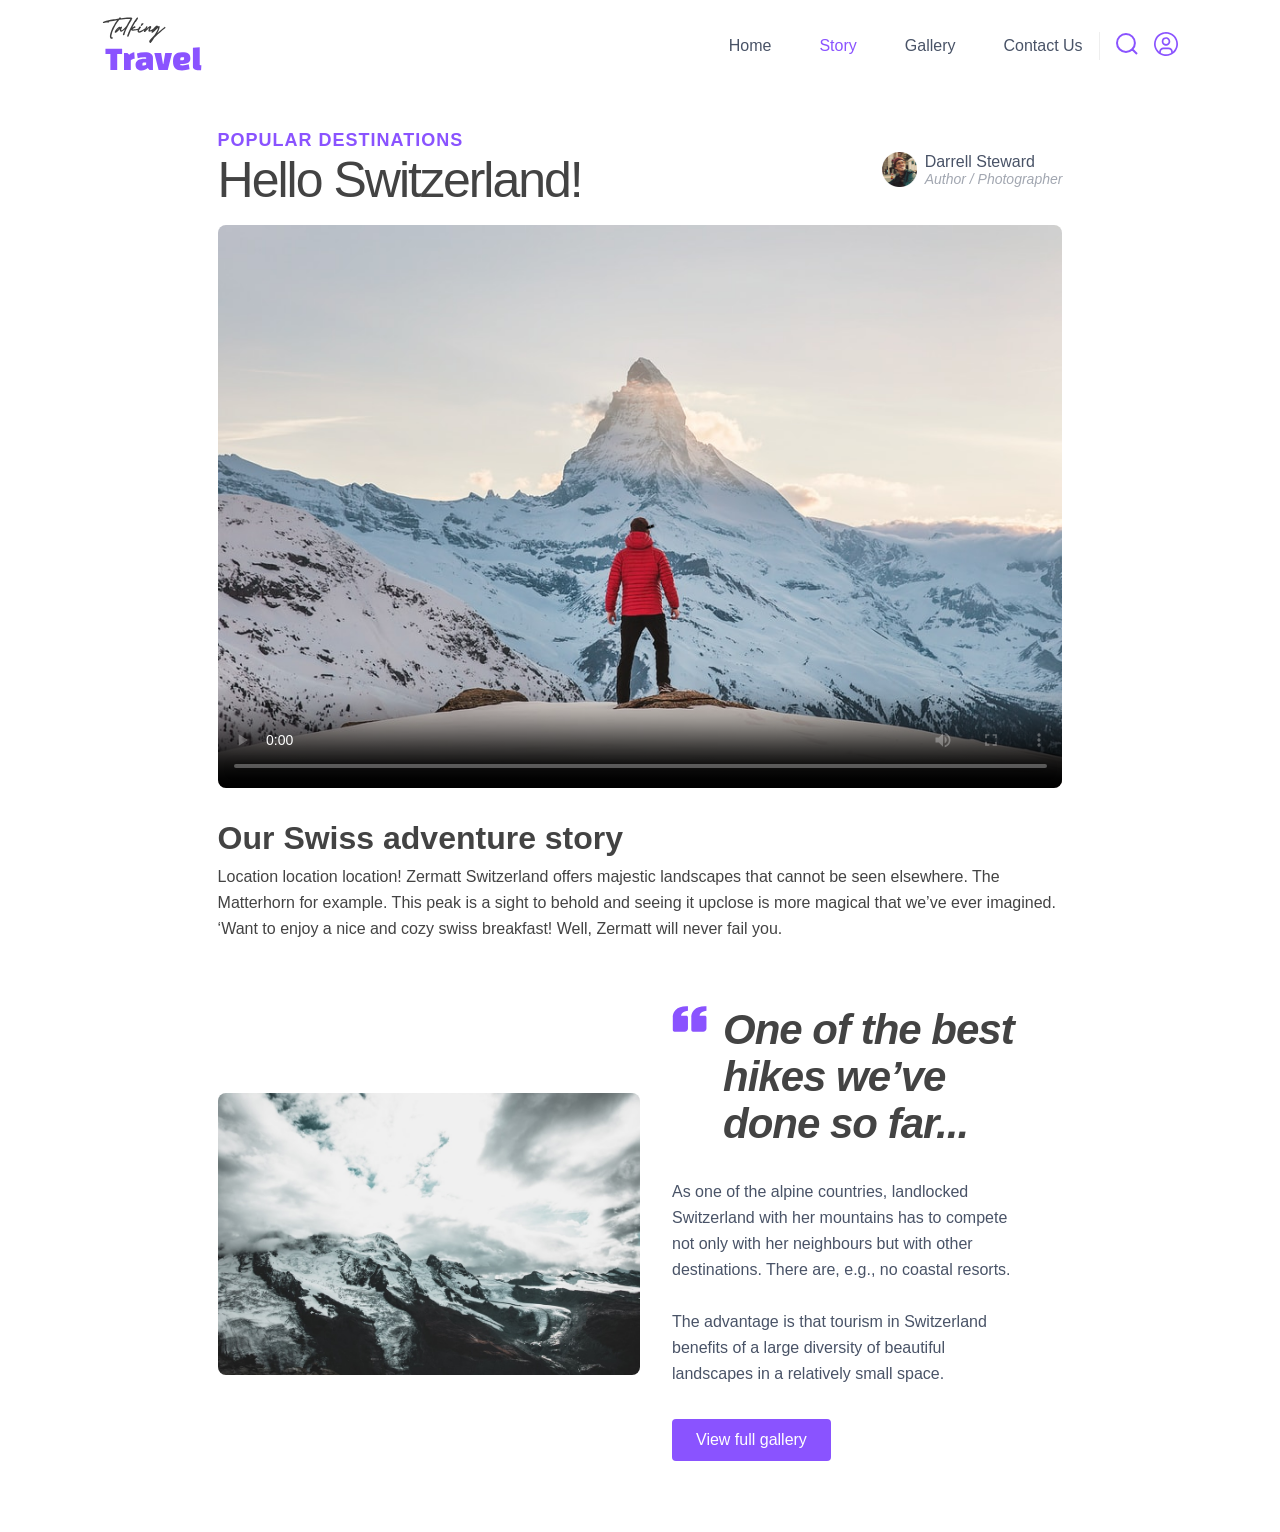
==== src/blog.html @ dcea128d "Add callout section on blog page" ====
<!DOCTYPE html>
<html lang="en">
<head>
    <meta charset="UTF-8">
    <title>Blog article page</title>
    <link rel="stylesheet" href="css/reset.css">
    <link rel="stylesheet" href="css/base.css">
    <link rel="stylesheet" href="css/header.css">
    <link rel="stylesheet" href="css/blog/hero.css">
    <link rel="stylesheet" href="css/blog/article.css">
    <link rel="stylesheet" href="css/blog/clincher.css">
    <link rel="stylesheet" href="css/blog/callout.css">
    <link rel="stylesheet" href="css/buttons.css">
</head>
<body>
<header>
    <a href="index.html">
        <img src="assets/svg/header-logo.svg" alt="Logo" width="100" height="64">
    </a>
    <nav class="nav">
        <div class="nav__links">
            <a href="index.html">Home</a>
            <a href="blog.html" class="nav__links--active">Story</a>
            <a>Gallery</a>
            <a>Contact Us</a>
        </div>
        <div class="nav__icons">
            <a>
                <img src="assets/svg/header-search-icon.svg" alt="Search" width="22" height="22">
            </a>
            <a>
                <img src="assets/svg/header-profile-icon.svg" alt="Profile" width="24" height="24">
            </a>
        </div>
    </nav>
</header>
<main>
    <div class="article">
        <section class="hero">
            <div class="hero__container">
                <div class="hero__header">
                    <div class="hero__header-text">
                        <h3 class="hero__category">POPULAR DESTINATIONS</h3>
                        <h2 class="hero__title">Hello Switzerland!</h2>
                    </div>
                    <div class="hero__author">
                        <img src="assets/img/avatar-image.png" alt="Author" width="35" height="35">
                        <div class="hero__author-text">
                            <p>Darrell Steward</p>
                            <p class="hero__author-job-title">Author / Photographer</p>
                        </div>
                    </div>
                </div>
                <video class="hero__video" controls poster="assets/img/featured-image.jpg">
                    <source src="assets/vid/killing-monsters-video.mp4" type="video/mp4">
                </video>
            </div>
        </section>
        <section class="clincher">
            <h1 class="clincher__title">Our Swiss adventure story</h1>
            <p class="clincher__text">Location location location! Zermatt Switzerland offers majestic landscapes that
                cannot be seen elsewhere.
                The Matterhorn for example. This peak is a sight to behold and seeing it upclose is more magical that
                we’ve ever imagined. ‘Want to enjoy a nice and cozy swiss breakfast! Well, Zermatt will never fail
                you.</p>
        </section>
        <section class="callout">
            <div class="callout__images">
                <img class="callout__image" src="assets/img/callout-swiss-winter-image.jpg"
                     alt="Callout Swiss Winter Image">
                <div class="callout__images-column">
                    <img class="callout__image" src="assets/img/callout-switzerland-mountains-image.jpg"
                         alt="Callout Switzerland Mountains Image">
                    <img class="callout__image" src="assets/img/callout-switzerland-sunset-image.jpg"
                         alt="Callout Switzerland Sunset Image">
                </div>
            </div>
            <div class="callout__copywriting">
                <div class="callout__copywriting-title">
                    <img class="callout__copywriting-quotation-mark-icon" src="assets/svg/quotation-mark-icon.svg" alt="Quotation Mark">
                    <h1 class="callout__copywriting-title-text">One of the best hikes we’ve done so far...</h1>
                </div>
                <p class="callout__copywriting-text">
                    As one of the alpine countries, landlocked Switzerland with her mountains has to compete not only
                    with her neighbours but with other destinations. There are, e.g., no coastal resorts.
                    <br><br>
                    The advantage is that tourism in Switzerland benefits of a large diversity of beautiful landscapes
                    in a relatively small space.
                </p>
                <button class="hero__cta-button">View full gallery</button>
            </div>
        </section>
    </div>
</main>
</body>
</html>
---- src/css/base.css ----
body {
    font-family: Roboto, sans-serif;
    font-size: 1rem;
    color: #495367;
}
---- src/css/header.css ----
header {
    display: flex;
    justify-content: space-between;
    align-items: center;
    margin: 0.75rem 8%;
}

nav {
    display: flex;
    justify-content: space-between;
    align-items: center;
    gap: 1rem;
}

.nav__links {
    display: flex;
    align-items: center;
    gap: 3rem;
}

.nav__icons {
    display: flex;
    align-items: center;
    gap: 1rem;
    border-left: 1px solid #EEEEEE;
    padding-left: 1rem;
}

.nav__links--active {
    color: #8A53FF;
}
---- src/css/blog/hero.css ----
.hero {
    display: flex;
    align-items: center;
}

.hero__container {
    display: flex;
    flex-direction: column;
    width: 100%;
    gap: 1rem;
}

.hero__header {
    display: flex;
    justify-content: space-between;
    align-items: center;
}

.hero__header-text {
    display: flex;
    flex-direction: column;
}

.hero__category {
    font-size: 1.125rem;
    font-weight: 700;
    letter-spacing: 1px;
    color: #8A53FF;
}

.hero__title {
    font-family: "Changa One", sans-serif;
    font-size: 3.125rem;
    color: #434343;
    font-weight: 400;
    letter-spacing: -2px;
}

.hero__author {
    display: flex;
    align-items: center;
    gap: 0.5rem;
}

.hero__author-text {
    display: flex;
    flex-direction: column;
}

.hero__author-job-title {
    font-size: 0.875rem;
    font-style: italic;
    color: #A2A7B1;
}

.hero__video {
    border-radius: 8px;
}
---- src/css/blog/article.css ----
.article {
    display: flex;
    flex-direction: column;
    padding: 3% 17%;
    gap: 2rem;
}
---- src/css/blog/clincher.css ----
.clincher {
    display: flex;
    flex-direction: column;
    gap: 0.5rem;
}

.clincher__title {
    font-family: Changa One, sans-serif;
    font-size: 2rem;
    line-height: 36px;
    color: #434343;

}

.clincher__text {
    line-height: 26px;
    color: #434343;
}
---- src/css/blog/callout.css ----
.callout {
    display: flex;
    align-items: center;
}

.callout__images {
    width: 50%;
    display: flex;
    gap: 1rem;
}

.callout__images-column {
    display: flex;
    flex-direction: column;
    gap: 1rem;
}

.callout__image {
    width: 100%;
    height: auto;
    display: block;
    border-radius: 8px;
}

.callout__copywriting {
    width: 50%;
    display: flex;
    flex-direction: column;
    align-items: flex-start;
    padding: 2rem 2rem;
    gap: 2rem;
}

.callout__copywriting-title {
    display: flex;
    gap: 1rem;
}

.callout__copywriting-title-text {
    font-family: Changa One, sans-serif;
    font-style: Italic;
    font-size: 2.625rem;
    line-height: 47px;
    letter-spacing: -1px;
    color: #434343;
}

.callout__copywriting-quotation-mark-icon {
    width: 35px;
    height: 26px;
}

.callout__copywriting-text {
    line-height: 26px;
}
---- src/css/buttons.css ----
.hero__cta {
    display: flex;
    justify-content: flex-start;
    align-items: center;
    gap: 1.25rem;
}

.hero__cta-button {
    color: #FFFFFF;
    background-color: #8A53FF;
    padding: 0.75em 1.5em;
    border-radius: 0.25em;
    border: none;
}

.hero__cta-icon-button {
    display: flex;
    align-items: center;
    gap: 0.5rem;
}

.featured__cta-button {
    display: flex;
    align-items: center;
    gap: 2%;
    padding-top: 4%;
}

.share-form button {
    width: 40%;
    color: #FFFFFF;
    background-color: #8A53FF;
    padding: 1em 1.25em;
    border-radius: 0.25em;
    border: none;
}
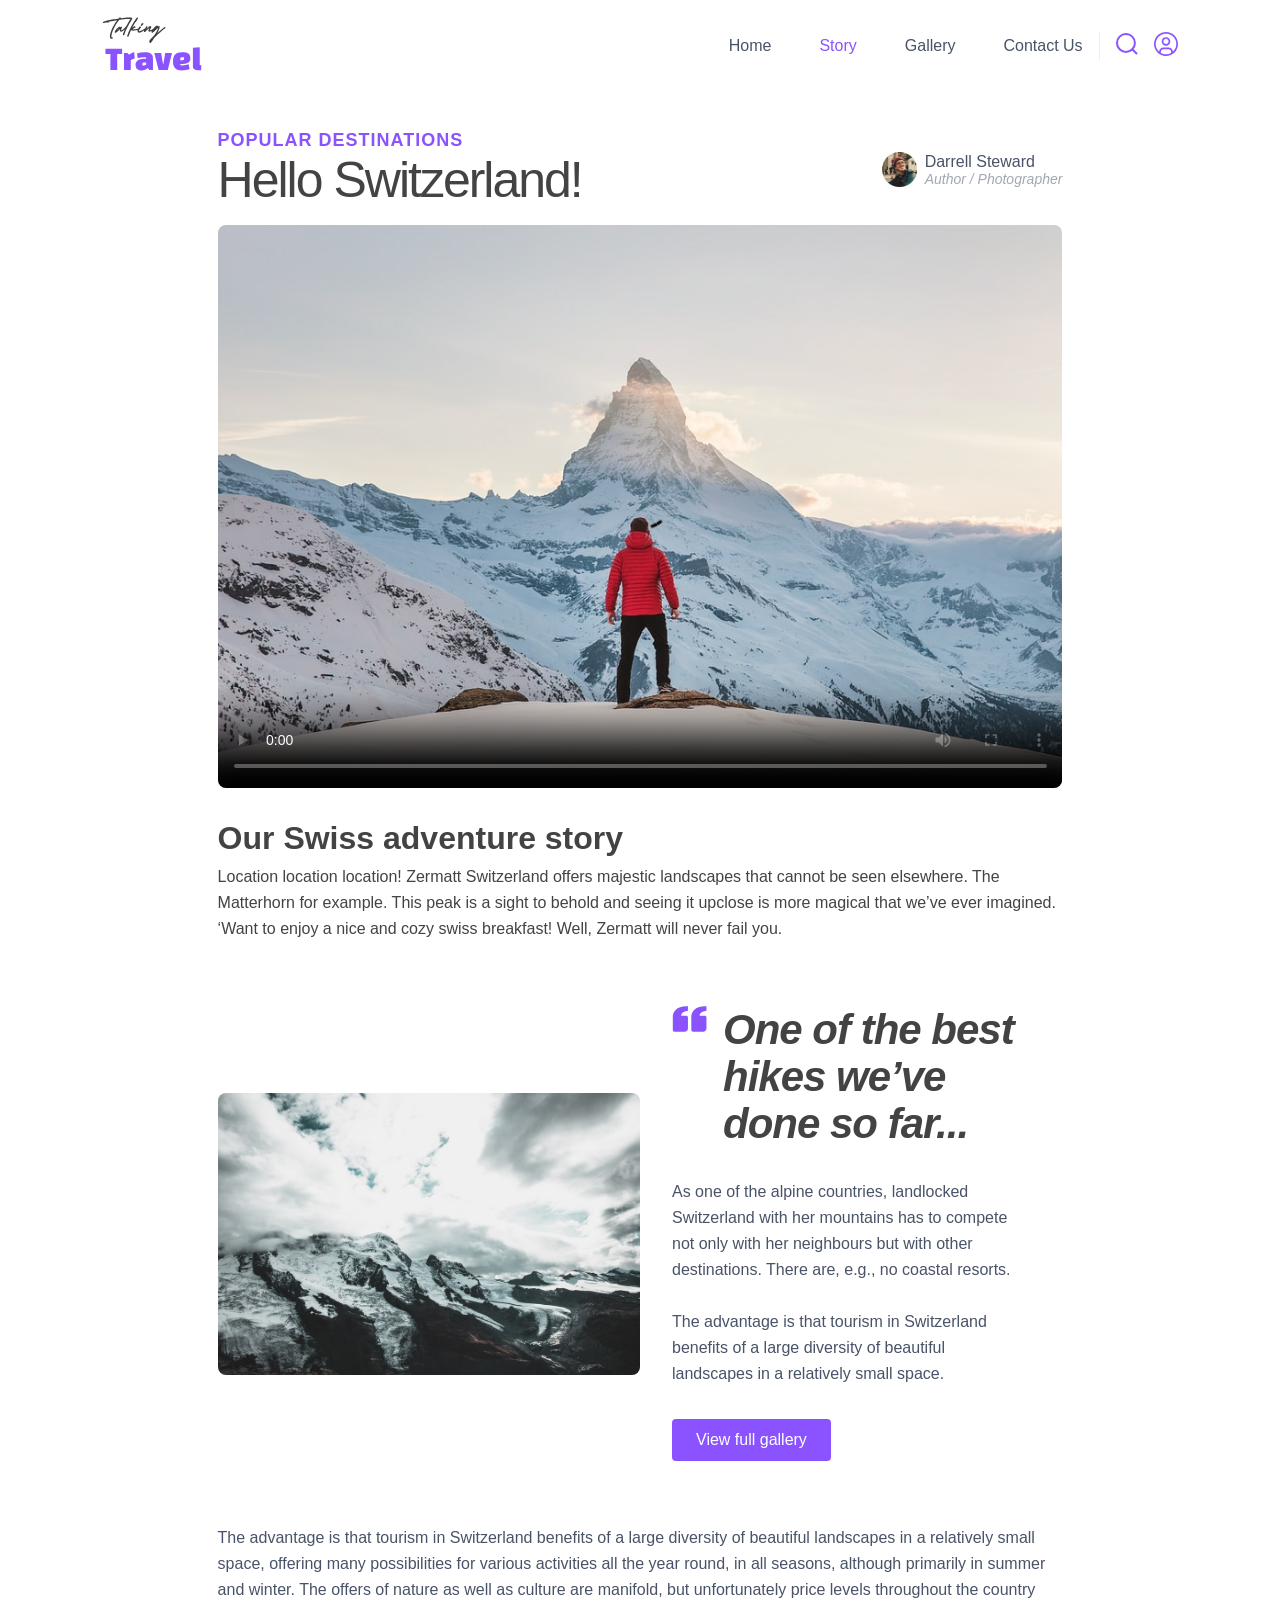
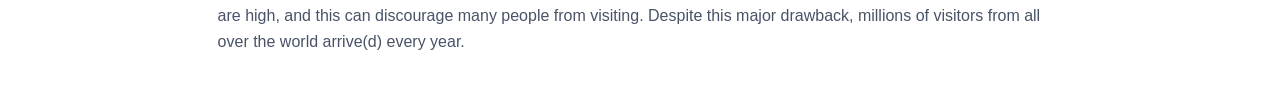
==== commit dbe4a8d0: "Add conclusion text on blog page" ====
--- a/src/blog.html
+++ b/src/blog.html
@@ -11,6 +11,7 @@
     <link rel="stylesheet" href="css/blog/clincher.css">
     <link rel="stylesheet" href="css/blog/callout.css">
     <link rel="stylesheet" href="css/buttons.css">
+    <link rel="stylesheet" href="css/blog/conclusion.css">
 </head>
 <body>
 <header>
@@ -77,7 +78,8 @@
             </div>
             <div class="callout__copywriting">
                 <div class="callout__copywriting-title">
-                    <img class="callout__copywriting-quotation-mark-icon" src="assets/svg/quotation-mark-icon.svg" alt="Quotation Mark">
+                    <img class="callout__copywriting-quotation-mark-icon" src="assets/svg/quotation-mark-icon.svg"
+                         alt="Quotation Mark">
                     <h1 class="callout__copywriting-title-text">One of the best hikes we’ve done so far...</h1>
                 </div>
                 <p class="callout__copywriting-text">
@@ -90,6 +92,13 @@
                 <button class="hero__cta-button">View full gallery</button>
             </div>
         </section>
+        <p class="conclusion-text">
+            The advantage is that tourism in Switzerland benefits of a large diversity of beautiful landscapes in a
+            relatively small space, offering many possibilities for various activities all the year round, in all
+            seasons, although primarily in summer and winter. The offers of nature as well as culture are manifold, but
+            unfortunately price levels throughout the country are high, and this can discourage many people from
+            visiting. Despite this major drawback, millions of visitors from all over the world arrive(d) every year.
+        </p>
     </div>
 </main>
 </body>
--- a/src/css/blog/conclusion.css
+++ b/src/css/blog/conclusion.css
@@ -0,0 +1,3 @@
+.conclusion-text {
+    line-height: 26px;
+}
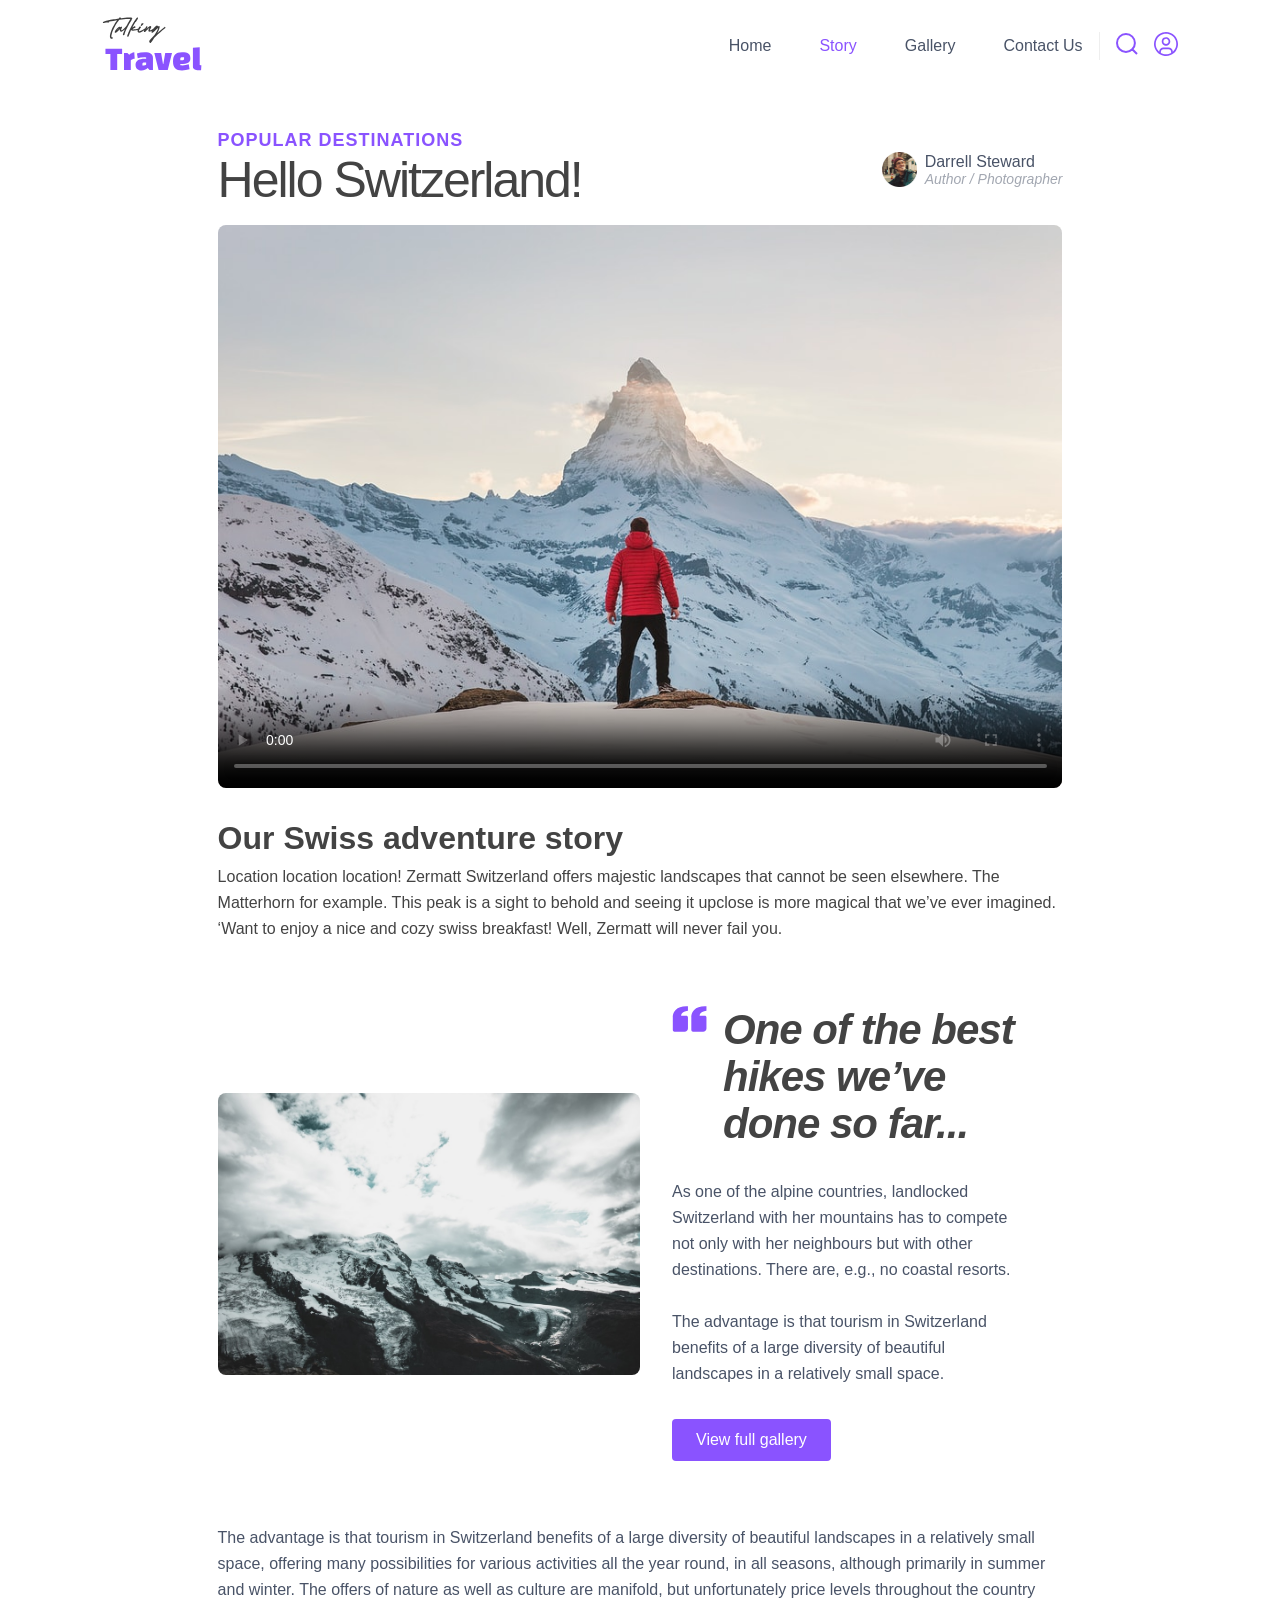
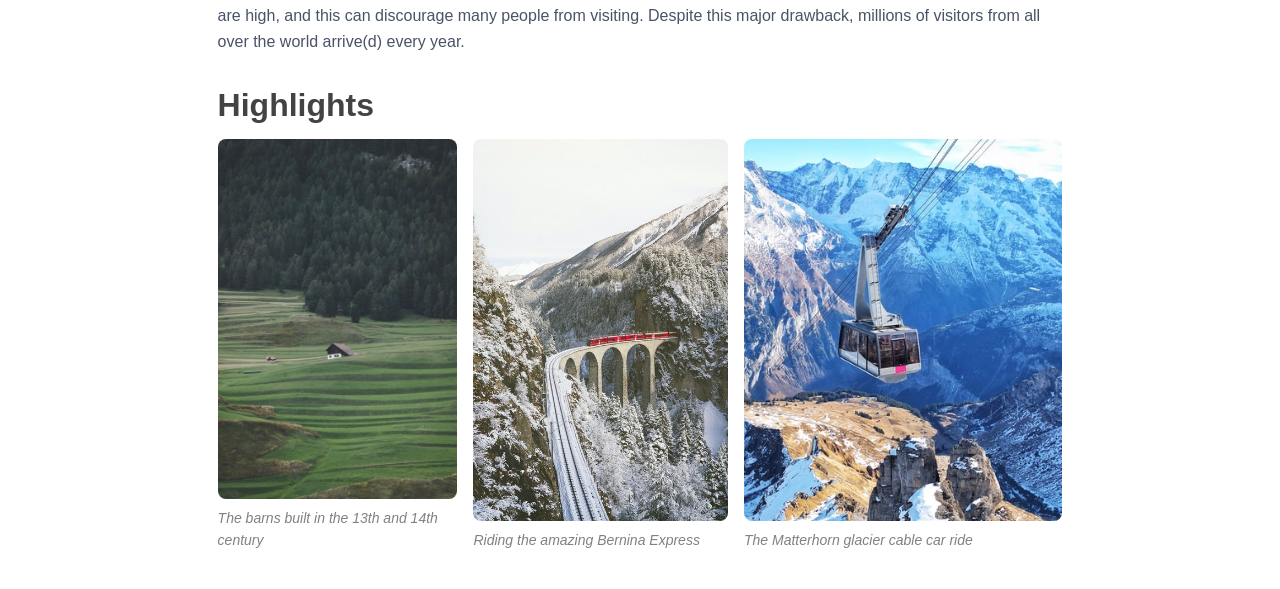
==== commit 7b515b1b: "Add highlights section on blog page, refactor some code" ====
--- a/src/blog.html
+++ b/src/blog.html
@@ -12,6 +12,7 @@
     <link rel="stylesheet" href="css/blog/callout.css">
     <link rel="stylesheet" href="css/buttons.css">
     <link rel="stylesheet" href="css/blog/conclusion.css">
+    <link rel="stylesheet" href="css/blog/highlights.css">
 </head>
 <body>
 <header>
@@ -92,13 +93,30 @@
                 <button class="hero__cta-button">View full gallery</button>
             </div>
         </section>
-        <p class="conclusion-text">
+        <p class="conclusion__text">
             The advantage is that tourism in Switzerland benefits of a large diversity of beautiful landscapes in a
             relatively small space, offering many possibilities for various activities all the year round, in all
             seasons, although primarily in summer and winter. The offers of nature as well as culture are manifold, but
             unfortunately price levels throughout the country are high, and this can discourage many people from
             visiting. Despite this major drawback, millions of visitors from all over the world arrive(d) every year.
         </p>
+        <section class="highlights">
+            <h1 class="highlights__title">Highlights</h1>
+            <div class="highlights__row">
+                <div class="highlight__card">
+                    <img class="highlight__image" src="assets/img/highlight-image-1.jpg" alt="Highlight Image">
+                    <p class="highlight__text">The barns built in the 13th and 14th century</p>
+                </div>
+                <div class="highlight__card">
+                    <img class="highlight__image" src="assets/img/highlight-image-2.jpg" alt="Highlight Image">
+                    <p class="highlight__text">Riding the amazing Bernina Express</p>
+                </div>
+                <div class="highlight__card">
+                    <img class="highlight__image" src="assets/img/highlight-image-3.jpg" alt="Highlight Image">
+                    <p class="highlight__text">The Matterhorn glacier cable car ride</p>
+                </div>
+            </div>
+        </section>
     </div>
 </main>
 </body>
--- a/src/css/blog/clincher.css
+++ b/src/css/blog/clincher.css
@@ -9,7 +9,6 @@
     font-size: 2rem;
     line-height: 36px;
     color: #434343;
-
 }
 
 .clincher__text {
--- a/src/css/blog/callout.css
+++ b/src/css/blog/callout.css
@@ -18,7 +18,7 @@
 .callout__image {
     width: 100%;
     height: auto;
-    display: block;
+    object-fit: cover;
     border-radius: 8px;
 }
 
--- a/src/css/blog/conclusion.css
+++ b/src/css/blog/conclusion.css
@@ -1,3 +1,3 @@
-.conclusion-text {
+.conclusion__text {
     line-height: 26px;
 }
--- a/src/css/blog/highlights.css
+++ b/src/css/blog/highlights.css
@@ -0,0 +1,37 @@
+.highlights {
+    display: flex;
+    flex-direction: column;
+    gap: 1rem;
+}
+
+.highlights__title {
+    font-family: Changa One, sans-serif;
+    font-size: 2rem;
+    line-height: 36px;
+    color: #434343;
+}
+
+.highlights__row {
+    display: flex;
+    gap: 1rem;
+}
+
+.highlight__card {
+    display: flex;
+    flex-direction: column;
+    gap: 0.5rem;
+}
+
+.highlight__image {
+    flex: 1;
+    object-fit: cover;
+    width: 100%;
+    border-radius: 8px;
+}
+
+.highlight__text {
+    font-style: Italic;
+    font-size: 0.875rem;
+    line-height: 22px;
+    color: #828181;
+}
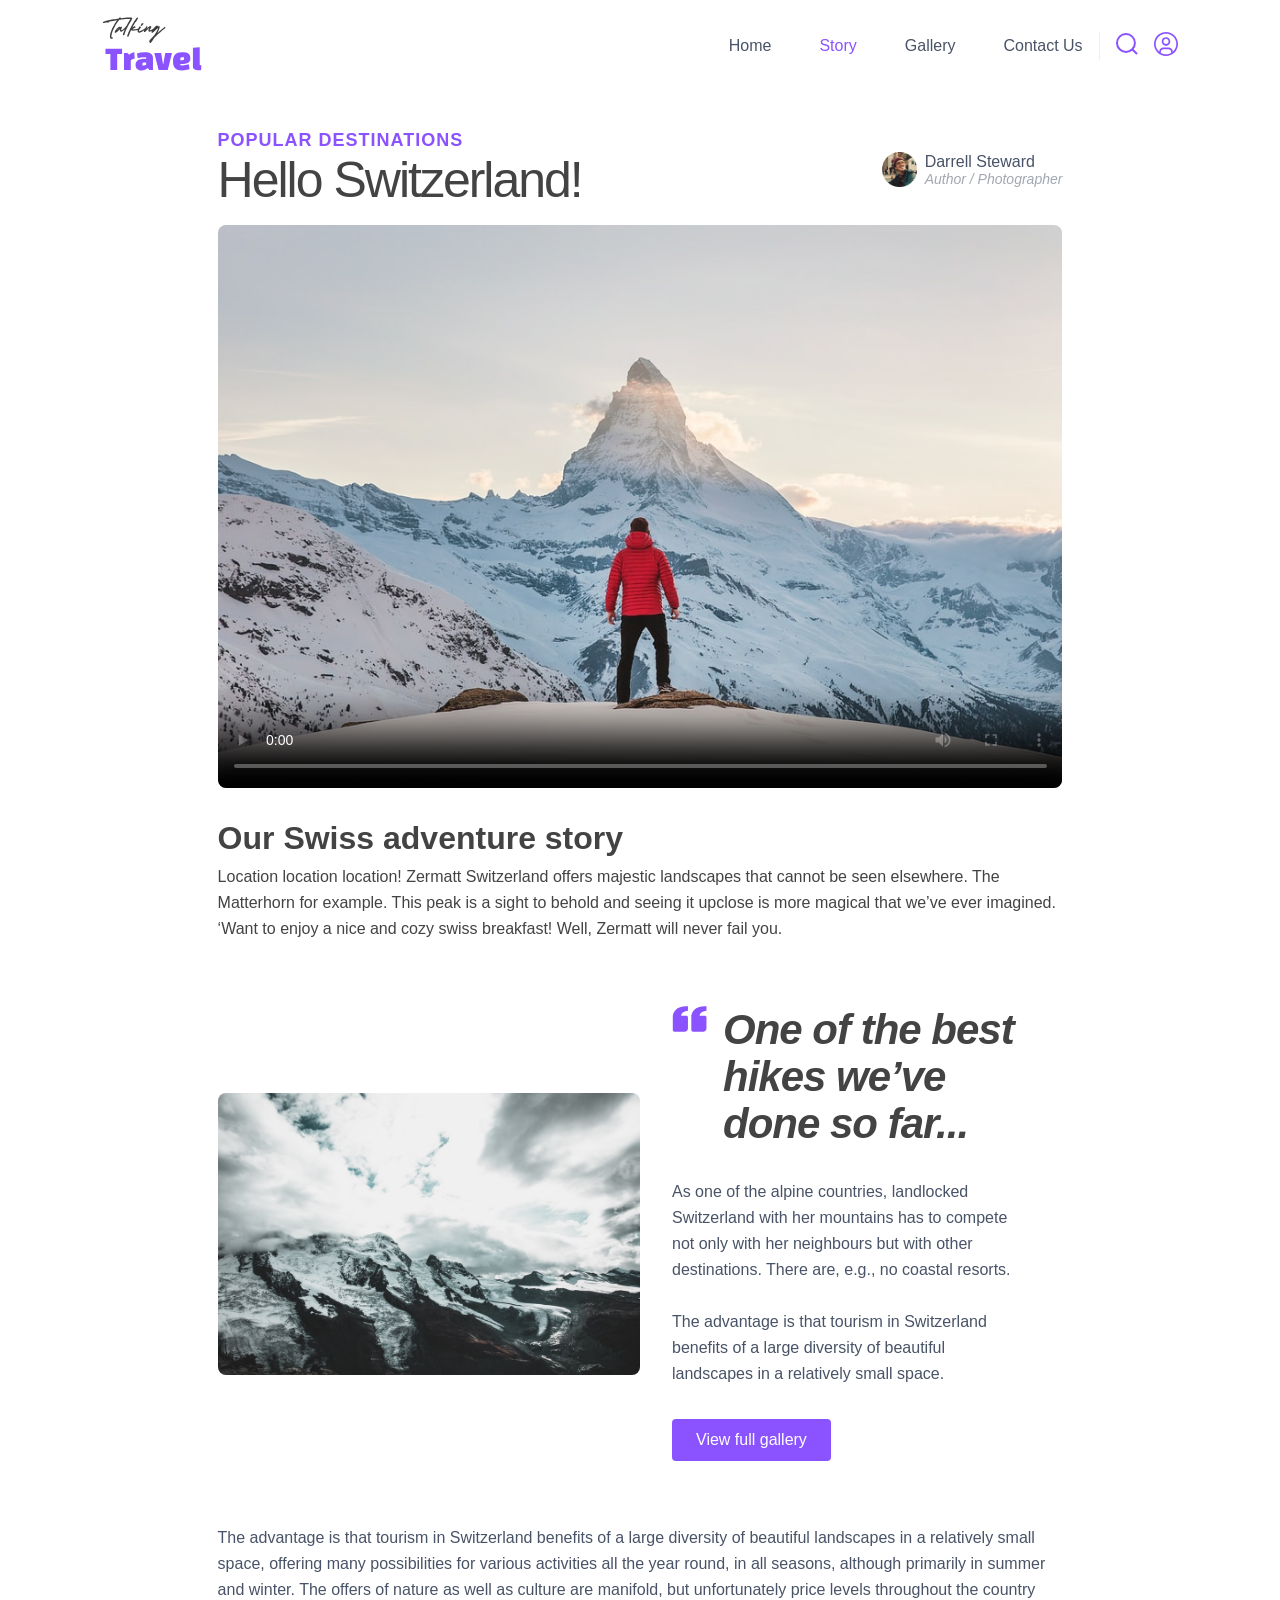
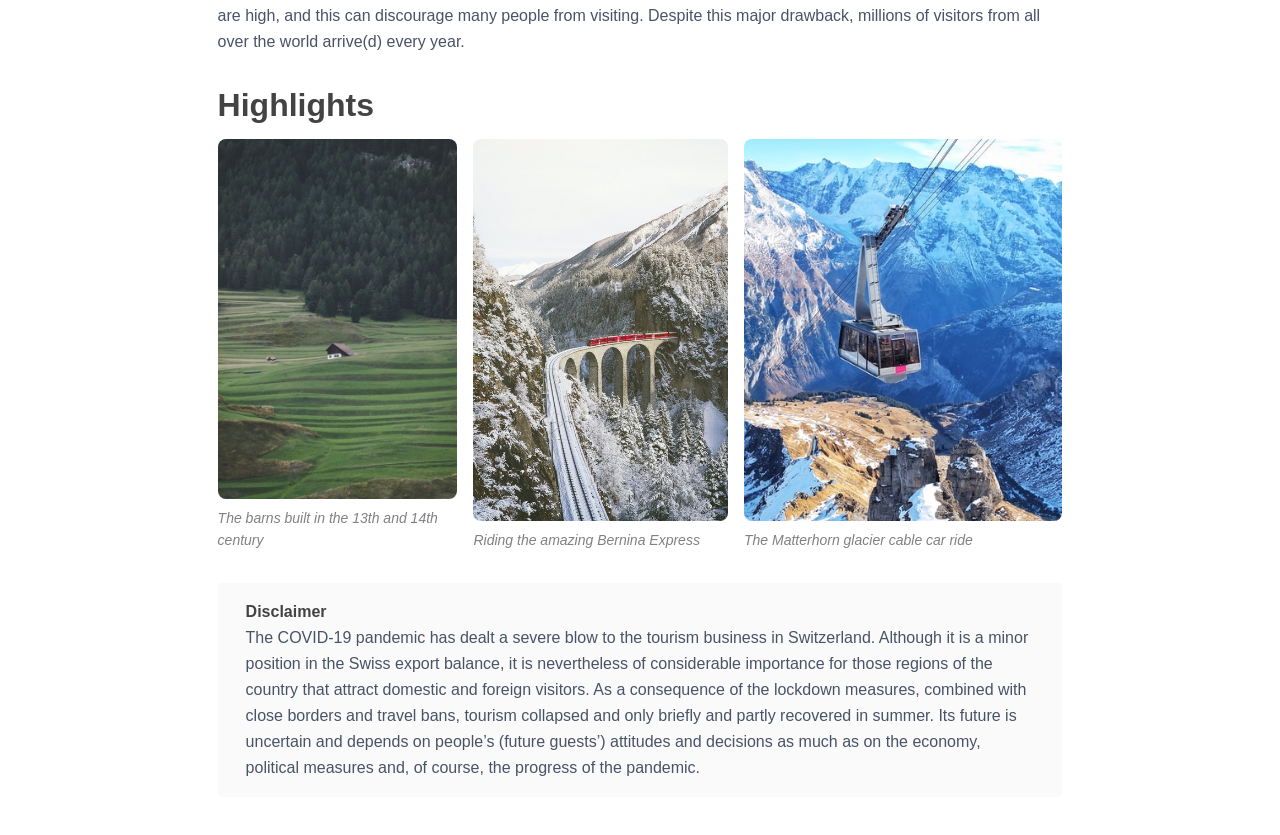
==== commit 0abb0830: "Add disclaimer section on blog page" ====
--- a/src/blog.html
+++ b/src/blog.html
@@ -13,6 +13,8 @@
     <link rel="stylesheet" href="css/buttons.css">
     <link rel="stylesheet" href="css/blog/conclusion.css">
     <link rel="stylesheet" href="css/blog/highlights.css">
+    <link rel="stylesheet" href="css/blog/disclaimer.css">
+    <link rel="stylesheet" href="css/share.css">
 </head>
 <body>
 <header>
@@ -117,6 +119,18 @@
                 </div>
             </div>
         </section>
+        <section class="disclaimer">
+            <p class="disclaimer__text">
+                <span class="disclaimer__text-bold">Disclaimer</span>
+                <br>
+                The COVID-19 pandemic has dealt a severe blow to the tourism business in Switzerland. Although it is a
+                minor position in the Swiss export balance, it is nevertheless of considerable importance for those
+                regions of the country that attract domestic and foreign visitors. As a consequence of the lockdown
+                measures, combined with close borders and travel bans, tourism collapsed and only briefly and partly
+                recovered in summer. Its future is uncertain and depends on people’s (future guests’) attitudes and
+                decisions as much as on the economy, political measures and, of course, the progress of the pandemic.
+            </p>
+        </section>
     </div>
 </main>
 </body>
--- a/src/css/blog/disclaimer.css
+++ b/src/css/blog/disclaimer.css
@@ -0,0 +1,16 @@
+.disclaimer {
+    display: flex;
+    background-color: #FAFAFA;
+    border-radius: 4px;
+    padding: 1rem 1.75rem;
+}
+
+.disclaimer__text {
+    line-height: 26px;
+}
+
+.disclaimer__text-bold {
+    font-weight: 700;
+    line-height: 26px;
+    color: #434343;
+}
--- a/src/css/share.css
+++ b/src/css/share.css
@@ -0,0 +1,61 @@
+.share {
+    background-image: url("../assets/img/share-background-image.png");
+    background-size: cover;
+    background-position: center;
+    display: flex;
+    flex-direction: column;
+    align-items: center;
+    padding: 6% 8%;
+}
+
+.share h2 {
+    font-family: "Changa One", sans-serif;
+    font-size: 2.5rem;
+    line-height: 1.6;
+    color: #434343;
+}
+
+.share h3 {
+    font-size: 1.125rem;
+    font-weight: 700;
+    letter-spacing: 2px;
+    color: #8A53FF;
+}
+
+.share-form {
+    display: flex;
+    flex-direction: column;
+    gap: 1rem;
+    padding: 3% 2%;
+    background-color: #ffffff;
+    border-radius: 5%;
+}
+
+.share-form h4 {
+    font-family: "Changa One", sans-serif;
+    font-size: 1.5rem;
+    color: #434343;
+}
+
+.share-form p {
+    font-size: 1.125rem;
+    line-height: 2;
+    color: #576074;
+}
+
+.share-form input,
+.share-form select,
+.share-form textarea {
+    width: 100%;
+    padding: 1rem 0.9rem;
+    border: 2px solid #E6E9EE;
+    border-radius: 0.2rem;
+    font-size: 1rem;
+    font-family: Roboto, sans-serif;
+    resize: none;
+}
+
+.share-form select {
+    background: white;
+    color: #00000099;
+}
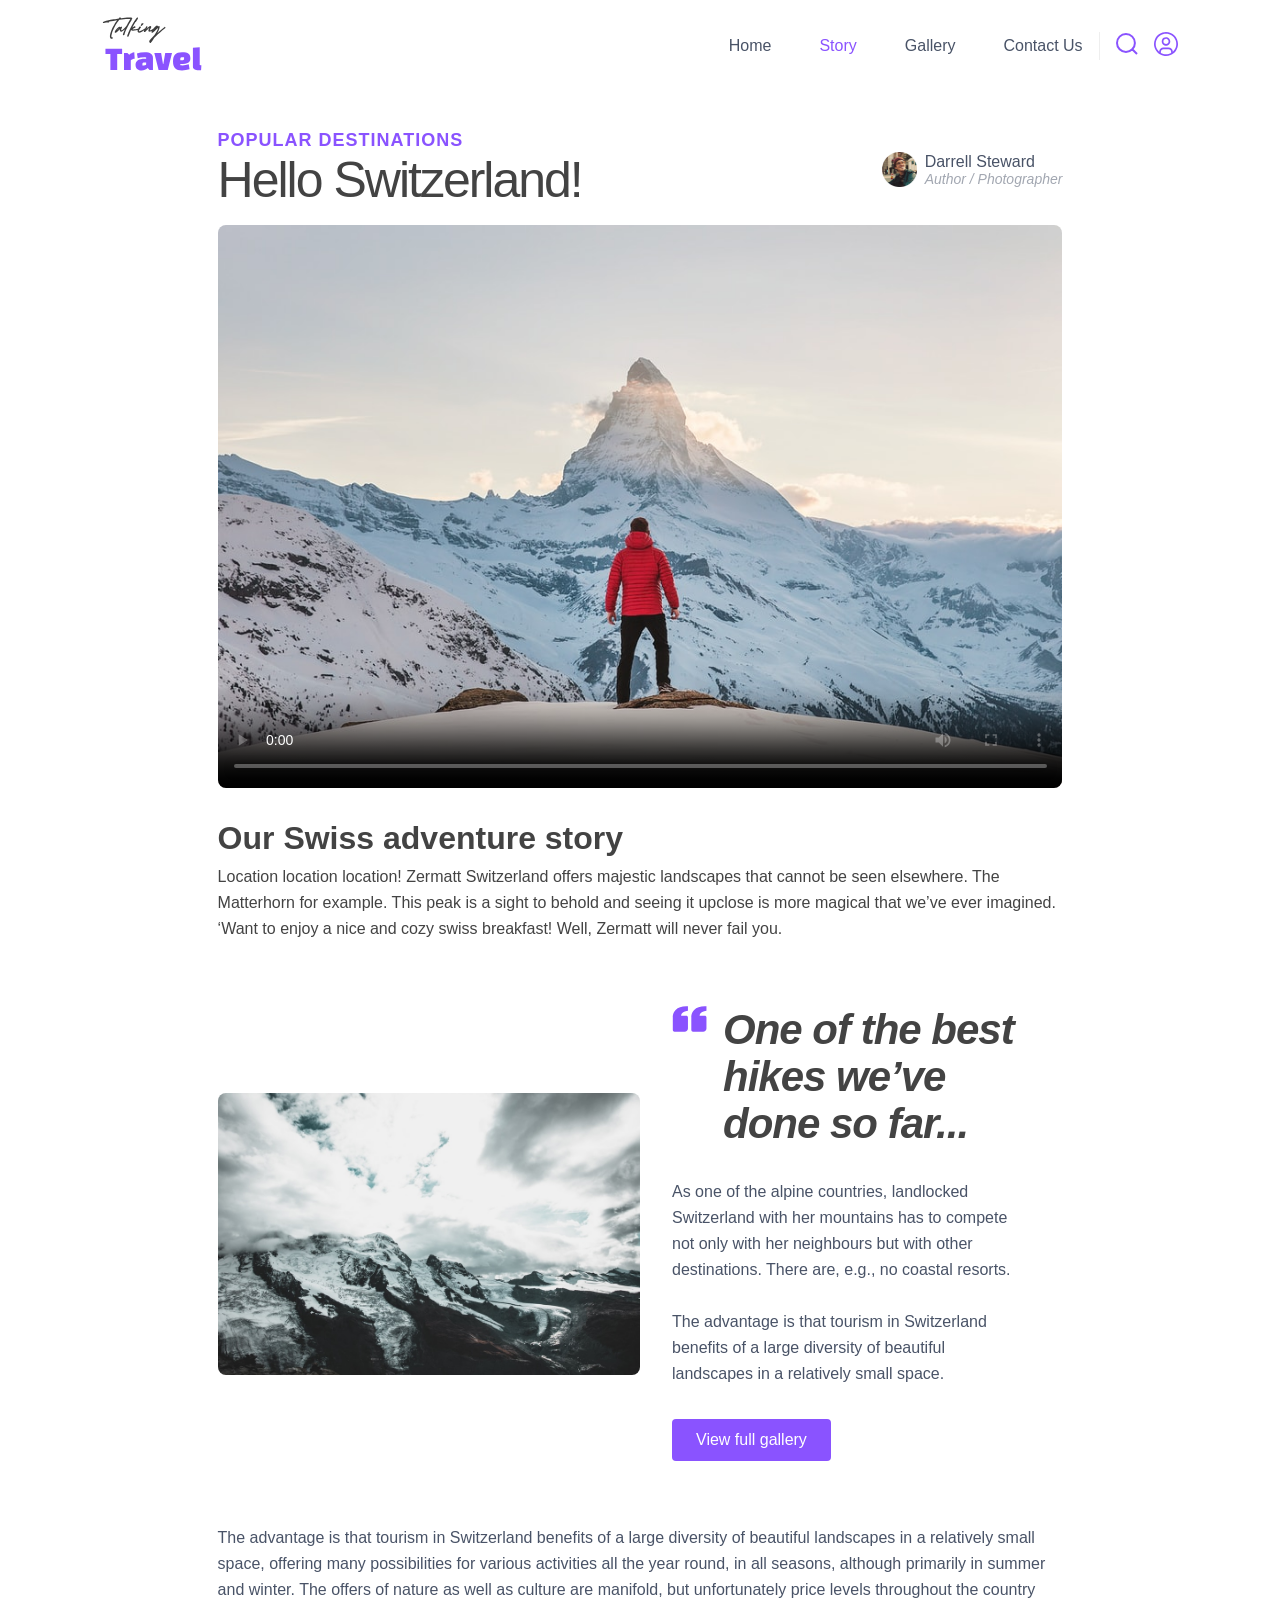
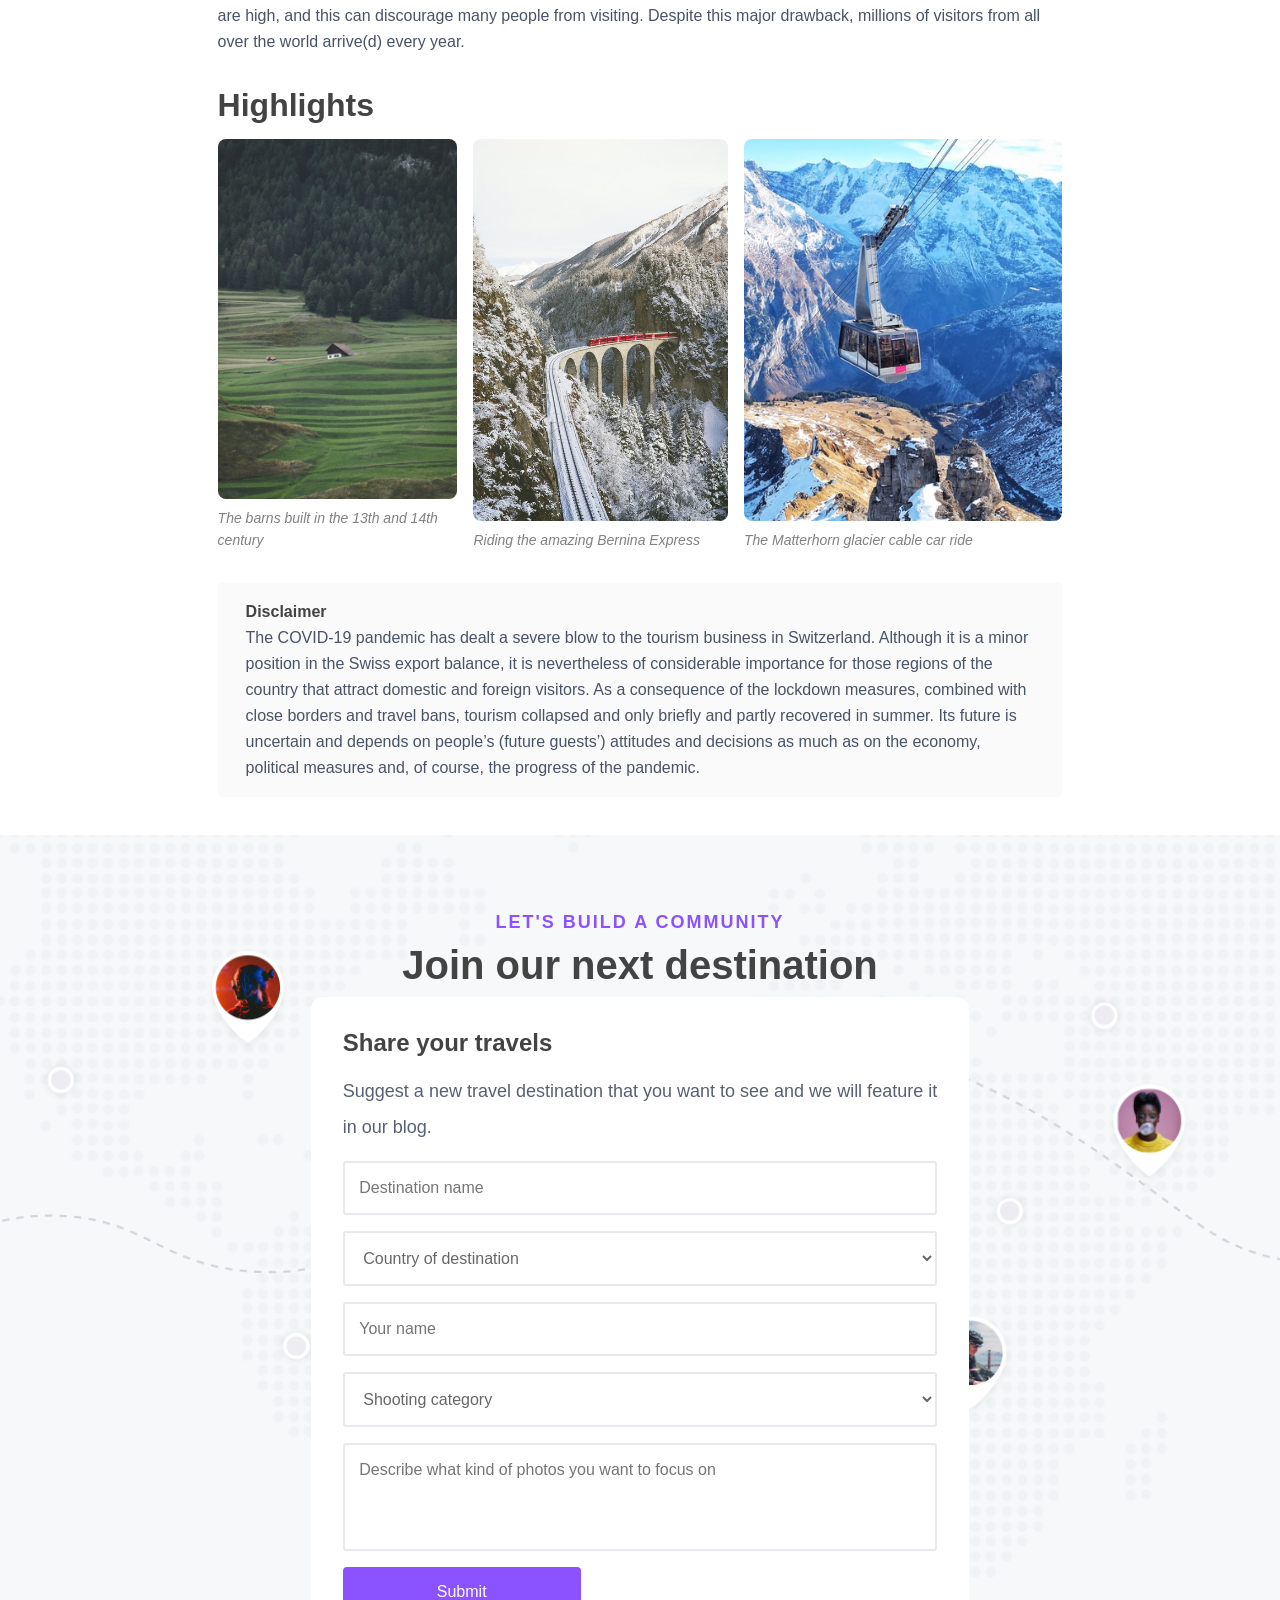
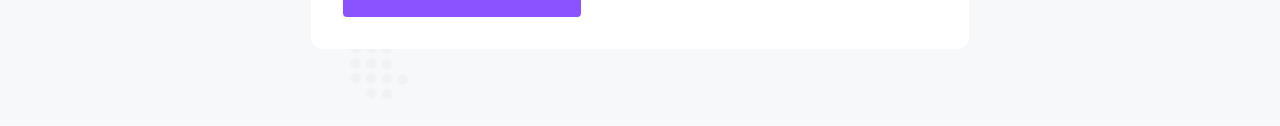
==== commit 902ac7ed: "Add share section on blog page" ====
--- a/src/blog.html
+++ b/src/blog.html
@@ -132,6 +132,24 @@
             </p>
         </section>
     </div>
+    <section class="share">
+        <h3>LET'S BUILD A COMMUNITY</h3>
+        <h2>Join our next destination</h2>
+        <form class="share-form">
+            <h4>Share your travels</h4>
+            <p>Suggest a new travel destination that you want to see and we will feature it <br> in our blog.</p>
+            <input type="text" placeholder="Destination name">
+            <select>
+                <option value="">Country of destination</option>
+            </select>
+            <input type="text" placeholder="Your name">
+            <select>
+                <option value="">Shooting category</option>
+            </select>
+            <textarea rows="4" placeholder="Describe what kind of photos you want to focus on"></textarea>
+            <button>Submit</button>
+        </form>
+    </section>
 </main>
 </body>
 </html>
--- a/src/css/share.css
+++ b/src/css/share.css
@@ -26,9 +26,9 @@
     display: flex;
     flex-direction: column;
     gap: 1rem;
-    padding: 3% 2%;
+    padding: 2rem 2rem;
     background-color: #ffffff;
-    border-radius: 5%;
+    border-radius: 12px;
 }
 
 .share-form h4 {
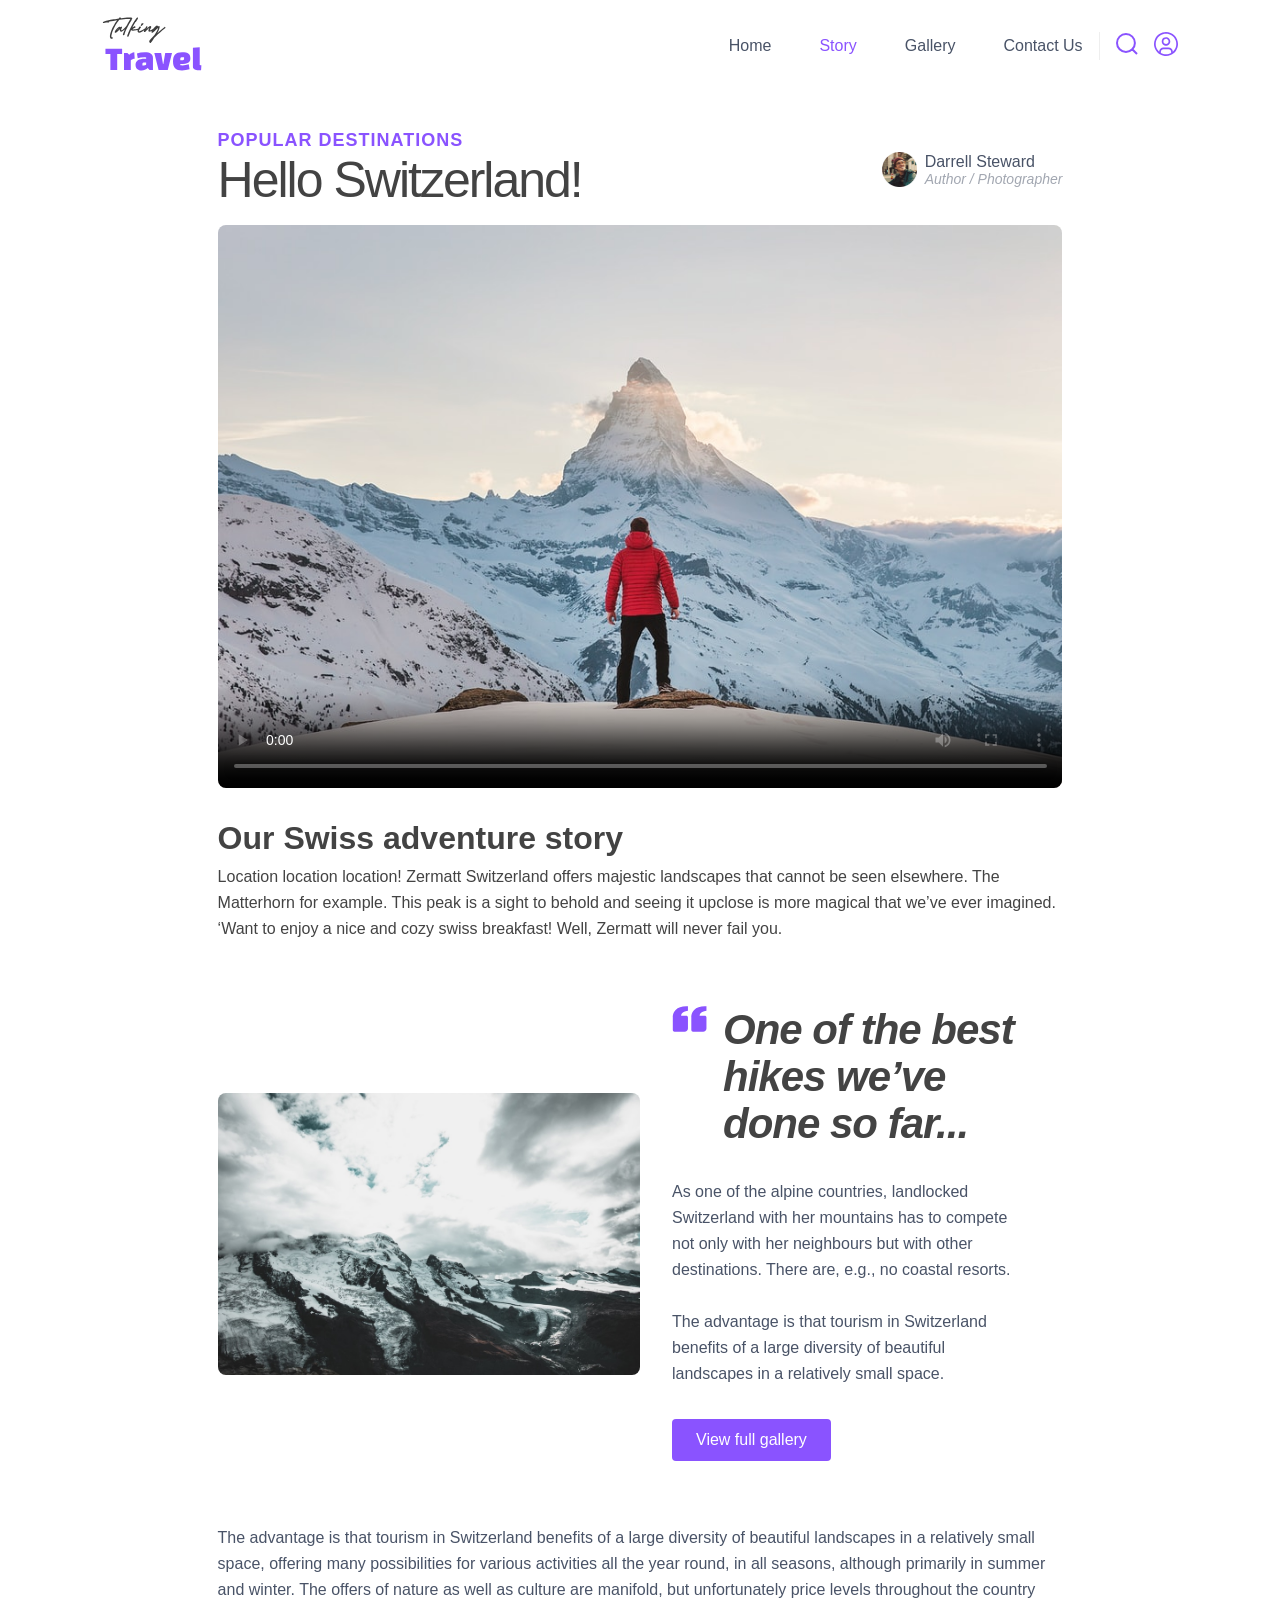
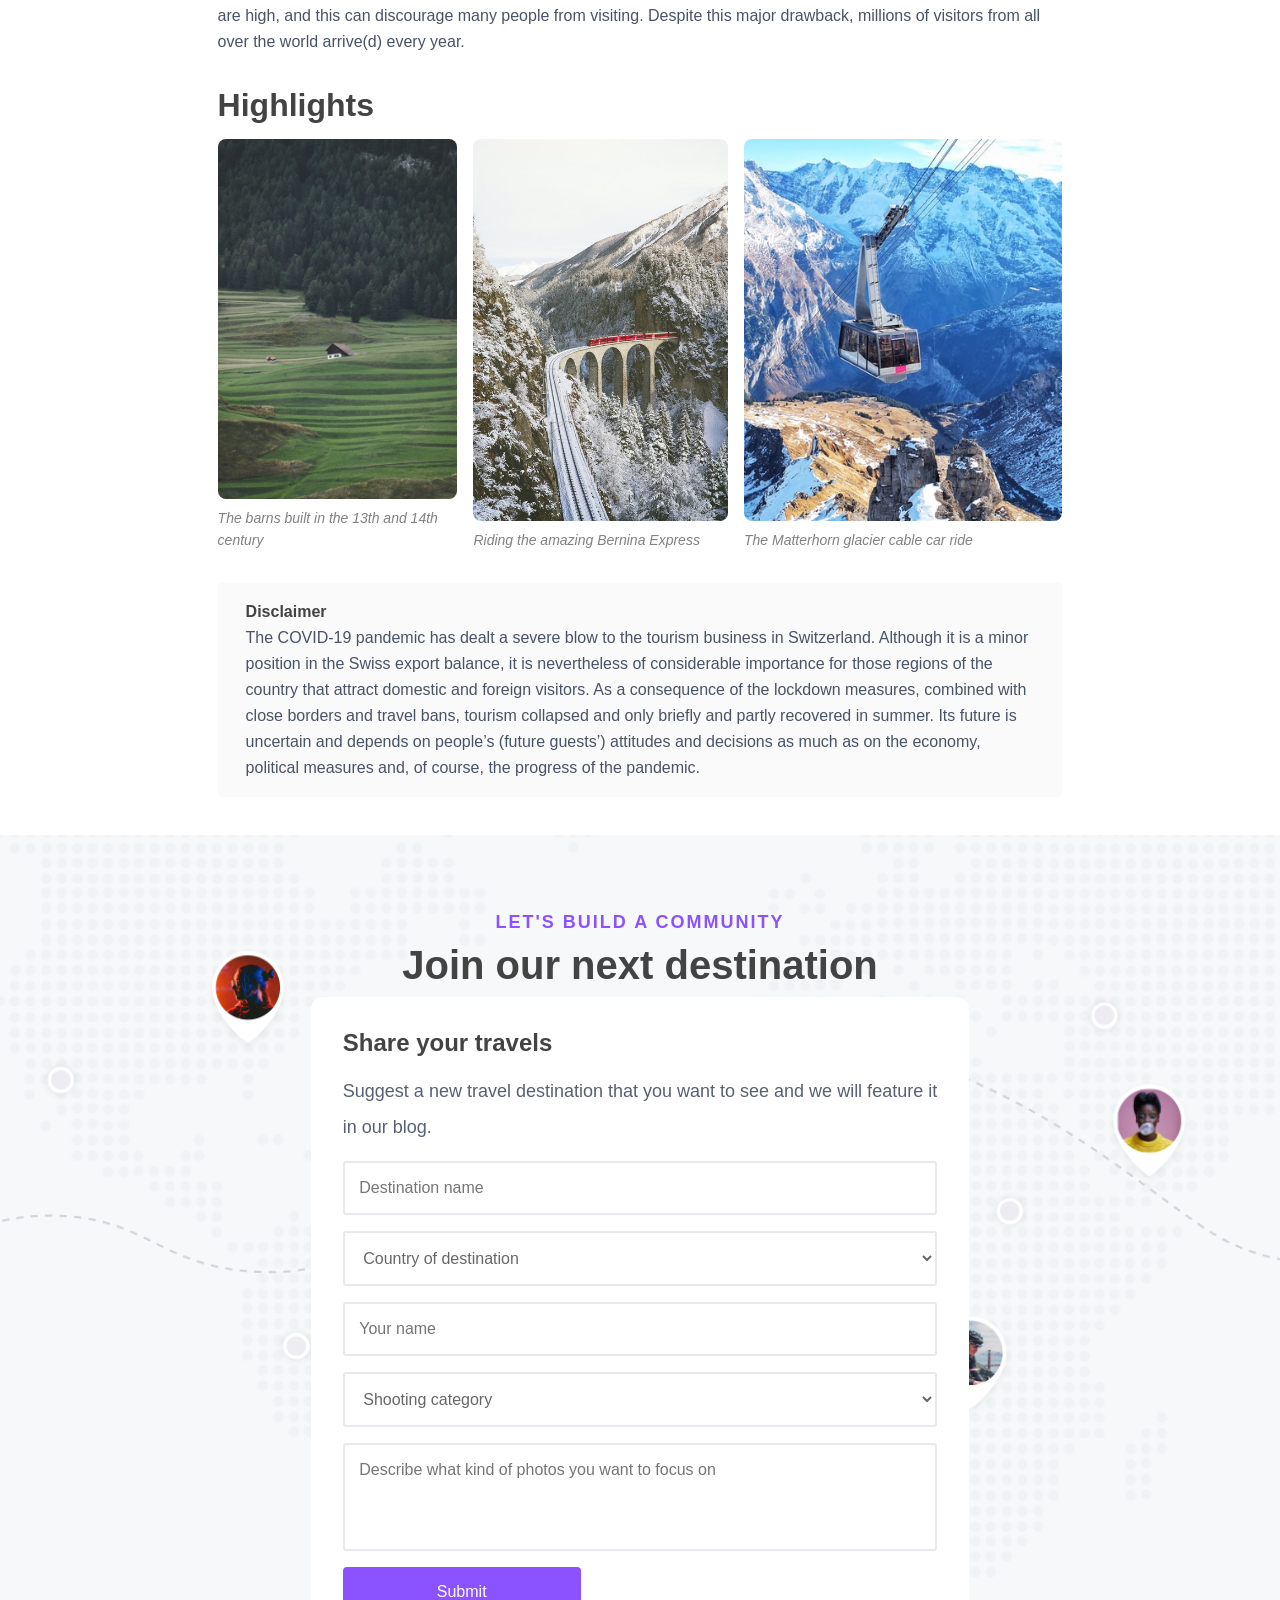
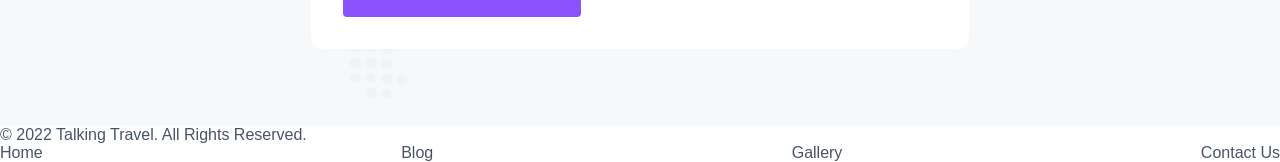
==== commit b991512e: "Add footer on blog page" ====
--- a/src/blog.html
+++ b/src/blog.html
@@ -150,6 +150,15 @@
             <button>Submit</button>
         </form>
     </section>
+    <footer class="footer">
+        <p>© 2022 Talking Travel. All Rights Reserved.</p>
+        <nav class="footer__nav">
+            <a href="index.html">Home</a>
+            <a href="blog.html">Blog</a>
+            <a href="#">Gallery</a>
+            <a href="#">Contact Us</a>
+        </nav>
+    </footer>
 </main>
 </body>
 </html>
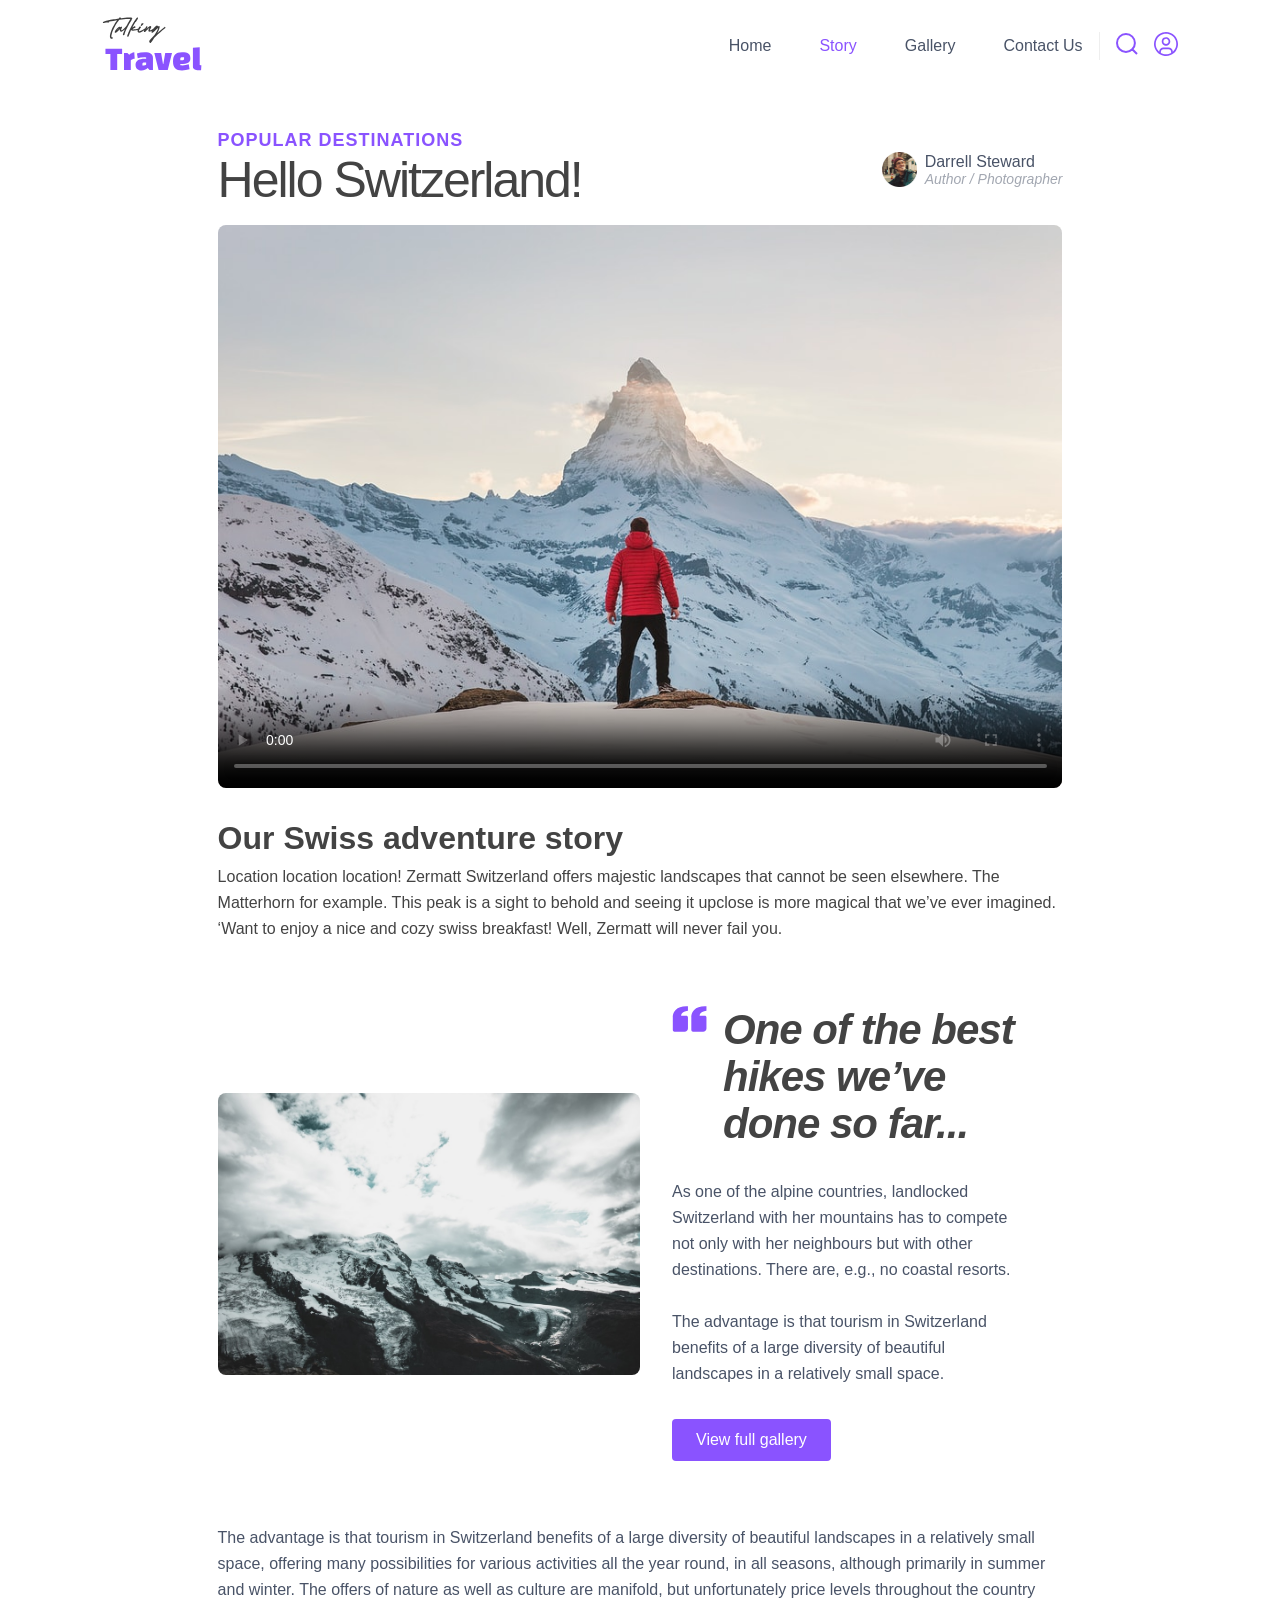
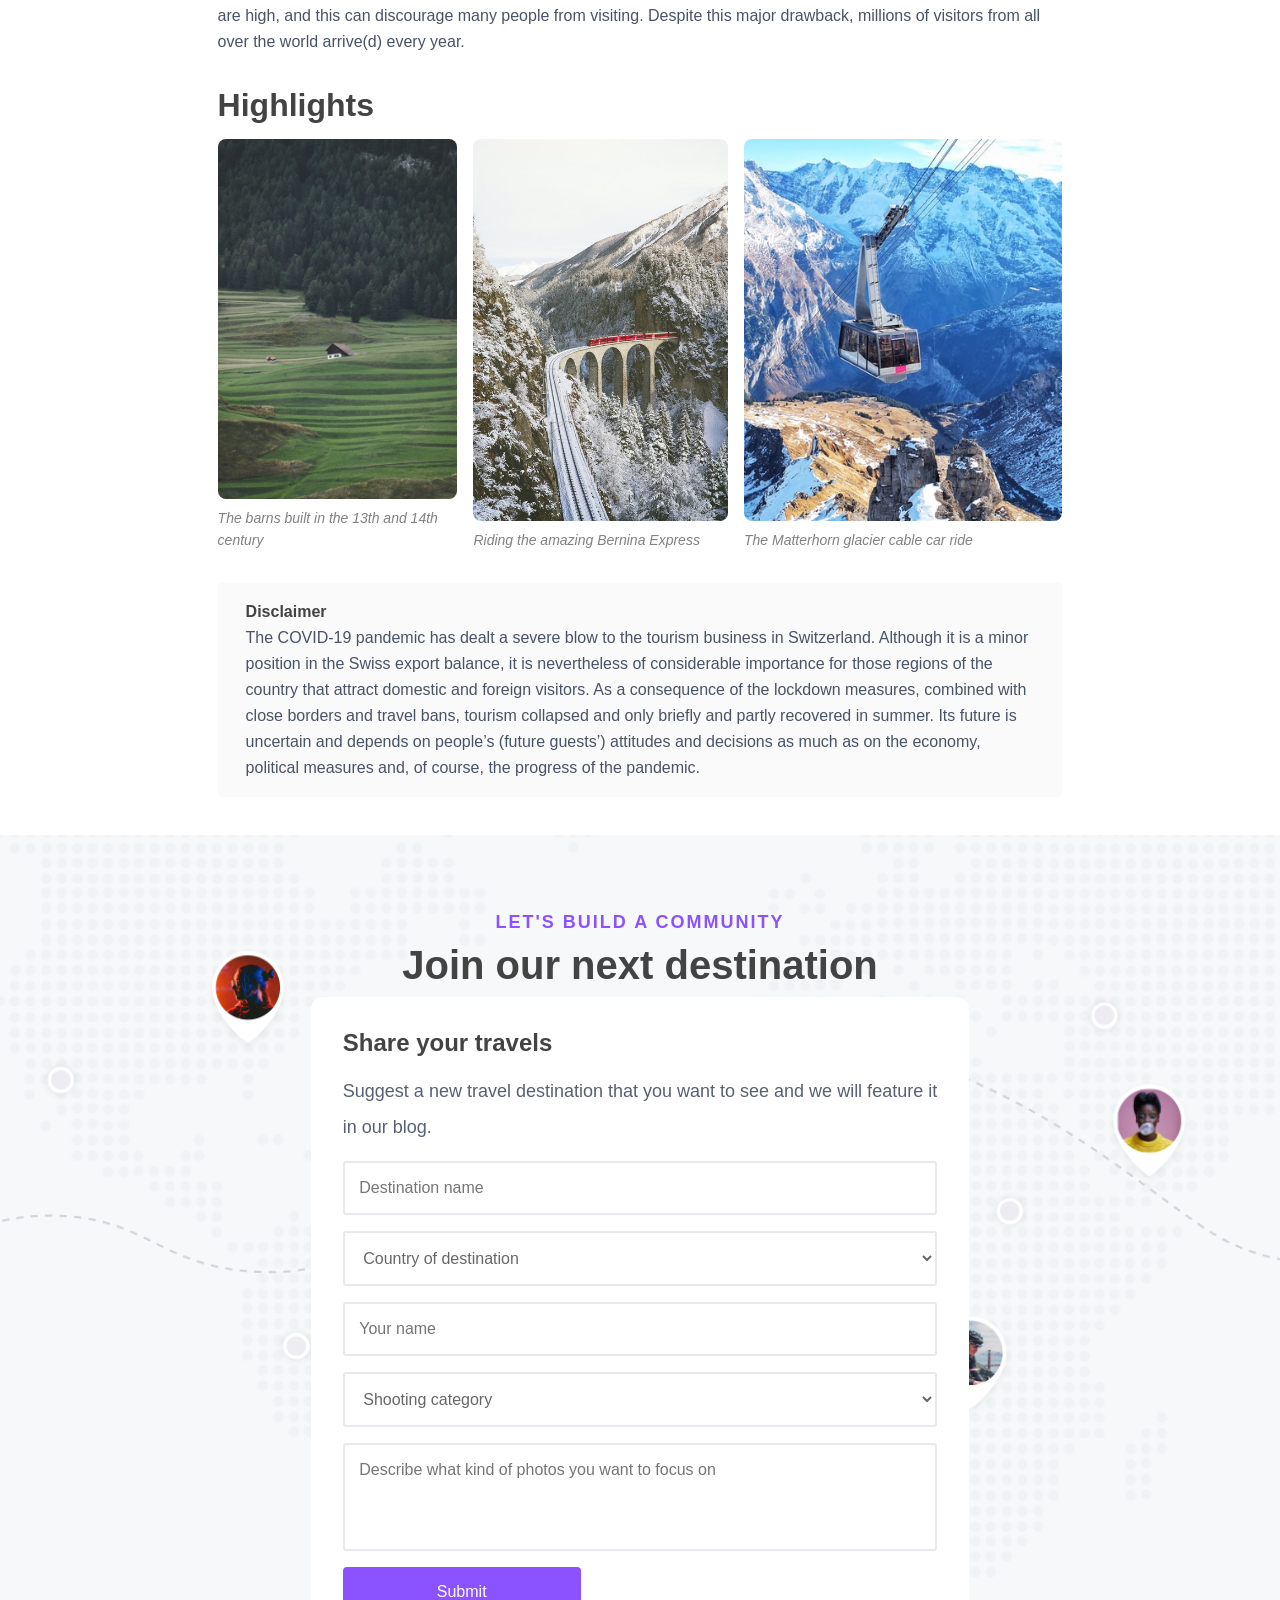
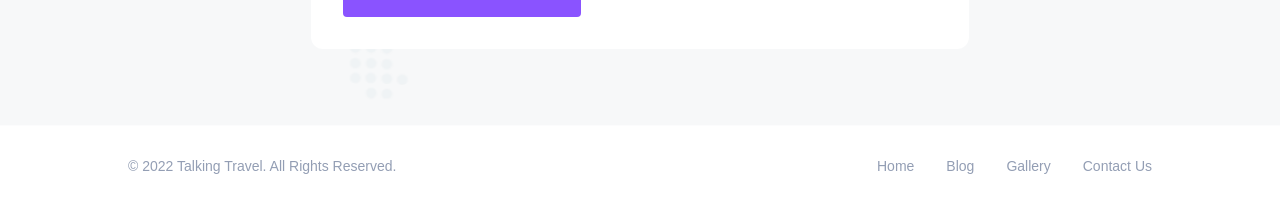
==== commit 31ec7345: "Add footer import on blog page" ====
--- a/src/blog.html
+++ b/src/blog.html
@@ -15,6 +15,7 @@
     <link rel="stylesheet" href="css/blog/highlights.css">
     <link rel="stylesheet" href="css/blog/disclaimer.css">
     <link rel="stylesheet" href="css/share.css">
+    <link rel="stylesheet" href="css/footer.css">
 </head>
 <body>
 <header>
--- a/src/css/footer.css
+++ b/src/css/footer.css
@@ -0,0 +1,19 @@
+.footer {
+    display: flex;
+    justify-content: space-between;
+    align-items: center;
+    padding: 2rem 8rem;
+}
+
+.footer__nav {
+    display: flex;
+    justify-content: space-between;
+    align-items: center;
+    gap: 2rem;
+}
+
+.footer p,
+.footer a {
+    font-size: 0.875rem;
+    color: #939EB4;
+}
